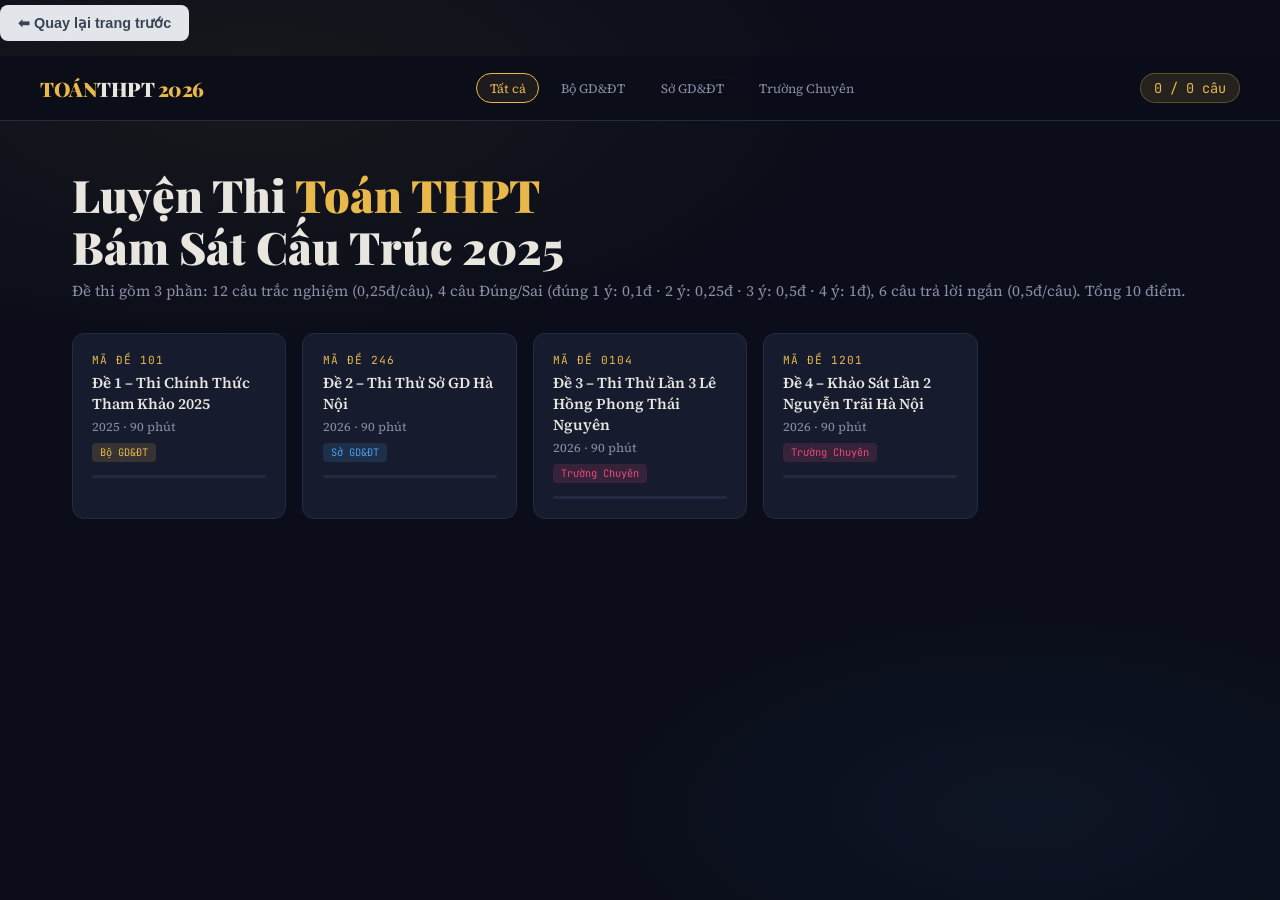
==== dethi.html @ 276bf41c "cap nhat giao dien va them file moi" ====
<!DOCTYPE html>
<html lang="vi">
<head>
<meta charset="UTF-8">
<meta name="viewport" content="width=device-width, initial-scale=1.0">
<title>Đề Thi Thử Toán THPT 2026 - Sát Cấu Trúc Chuẩn</title>
<link href="https://fonts.googleapis.com/css2?family=Playfair+Display:wght@700;900&family=Source+Serif+4:ital,wght@0,300;0,400;0,600;1,400&family=JetBrains+Mono:wght@400;600&display=swap" rel="stylesheet">
<style>
:root {
  --bg: #0b0e1a;
  --surface: #111526;
  --card: #161b2e;
  --border: #232a42;
  --accent: #e8b84b;
  --accent2: #4b9ee8;
  --accent3: #e84b7a;
  --text: #e8e6df;
  --muted: #8a8fa8;
  --correct: #4be87a;
  --wrong: #e84b4b;
  --ds-true: #4be87a;
  --ds-false: #e84b4b;
}

* { margin: 0; padding: 0; box-sizing: border-box; }

body {
  background: var(--bg);
  color: var(--text);
  font-family: 'Source Serif 4', serif;
  min-height: 100vh;
  overflow-x: hidden;
}

body::before {
  content: '';
  position: fixed; inset: 0;
  background: radial-gradient(ellipse 80% 50% at 20% 10%, rgba(232,184,75,0.06) 0%, transparent 60%),
              radial-gradient(ellipse 60% 40% at 80% 90%, rgba(75,158,232,0.05) 0%, transparent 60%);
  pointer-events: none; z-index: 0;
}

header {
  position: sticky; top: 0; z-index: 100;
  background: rgba(11,14,26,0.92);
  backdrop-filter: blur(16px);
  border-bottom: 1px solid var(--border);
  padding: 0 2rem;
}
.header-inner {
  max-width: 1200px; margin: auto;
  display: flex; align-items: center; justify-content: space-between;
  height: 64px; gap: 1.5rem;
}
.logo {
  font-family: 'Playfair Display', serif;
  font-size: 1.25rem; font-weight: 900;
  color: var(--accent);
  letter-spacing: -0.5px;
  white-space: nowrap;
}
.logo span { color: var(--text); }
nav { display: flex; gap: 0.5rem; flex-wrap: wrap; }
nav button {
  background: transparent;
  border: 1px solid transparent;
  color: var(--muted);
  font-family: 'Source Serif 4', serif;
  font-size: 0.8rem;
  padding: 0.35rem 0.8rem;
  border-radius: 20px;
  cursor: pointer;
  transition: all 0.2s;
}
nav button:hover, nav button.active {
  border-color: var(--accent);
  color: var(--accent);
  background: rgba(232,184,75,0.08);
}
.score-badge {
  font-family: 'JetBrains Mono', monospace;
  font-size: 0.85rem;
  background: rgba(232,184,75,0.12);
  border: 1px solid rgba(232,184,75,0.3);
  color: var(--accent);
  padding: 0.3rem 0.8rem;
  border-radius: 20px;
  white-space: nowrap;
}

.hero {
  position: relative; z-index: 1;
  padding: 3rem 2rem 2rem;
  max-width: 1200px; margin: auto;
}
.hero h1 {
  font-family: 'Playfair Display', serif;
  font-size: clamp(1.8rem, 4vw, 2.8rem);
  font-weight: 900;
  line-height: 1.15;
  margin-bottom: 0.5rem;
}
.hero h1 em { color: var(--accent); font-style: normal; }
.hero p {
  color: var(--muted);
  font-size: 0.95rem;
  margin-bottom: 2rem;
}

.de-grid {
  display: grid;
  grid-template-columns: repeat(auto-fill, minmax(210px, 1fr));
  gap: 1rem;
  margin-bottom: 2rem;
}
.de-card {
  background: var(--card);
  border: 1px solid var(--border);
  border-radius: 12px;
  padding: 1.2rem;
  cursor: pointer;
  transition: all 0.25s;
  position: relative;
  overflow: hidden;
}
.de-card::before {
  content: '';
  position: absolute; inset: 0;
  background: linear-gradient(135deg, transparent 60%, rgba(232,184,75,0.04));
  opacity: 0; transition: opacity 0.25s;
}
.de-card:hover { border-color: var(--accent); transform: translateY(-2px); }
.de-card:hover::before { opacity: 1; }
.de-card.active {
  border-color: var(--accent);
  background: rgba(232,184,75,0.08);
  box-shadow: 0 0 0 1px var(--accent);
}
.de-card-num {
  font-family: 'JetBrains Mono', monospace;
  font-size: 0.7rem; color: var(--accent);
  letter-spacing: 1px; text-transform: uppercase;
  margin-bottom: 0.3rem;
}
.de-card-name {
  font-size: 0.95rem; font-weight: 600;
  margin-bottom: 0.25rem;
}
.de-card-meta { font-size: 0.78rem; color: var(--muted); }
.de-card-progress {
  height: 3px; background: var(--border);
  border-radius: 2px; margin-top: 0.8rem;
}
.de-card-progress-fill {
  height: 100%; border-radius: 2px;
  background: var(--accent);
  transition: width 0.4s;
}
.de-badge {
  display: inline-block;
  font-size: 0.65rem; font-family: 'JetBrains Mono', monospace;
  padding: 0.15rem 0.5rem; border-radius: 4px;
  margin-top: 0.5rem;
}
.badge-official { background: rgba(232,184,75,0.15); color: var(--accent); }
.badge-so { background: rgba(75,158,232,0.15); color: var(--accent2); }
.badge-thu { background: rgba(232,75,122,0.15); color: var(--accent3); }

.exam-area {
  max-width: 860px; margin: 0 auto;
  padding: 0 2rem 4rem;
  position: relative; z-index: 1;
}

.exam-header {
  background: var(--surface);
  border: 1px solid var(--border);
  border-radius: 16px;
  padding: 2rem;
  margin-bottom: 2rem;
  text-align: center;
  position: relative;
}
.exam-header::before {
  content: '';
  position: absolute; top: 0; left: 50%; transform: translateX(-50%);
  width: 80px; height: 3px;
  background: linear-gradient(90deg, var(--accent), var(--accent2));
  border-radius: 0 0 4px 4px;
}
.exam-header .ministry {
  font-size: 0.8rem; color: var(--muted);
  text-transform: uppercase; letter-spacing: 2px;
  margin-bottom: 0.5rem;
}
.exam-header h2 {
  font-family: 'Playfair Display', serif;
  font-size: 1.4rem; font-weight: 900;
  color: var(--accent);
  margin-bottom: 0.25rem;
}
.subtitle { font-size: 0.9rem; color: var(--muted); }
.ma-de-box {
  display: inline-block;
  font-family: 'JetBrains Mono', monospace;
  font-size: 1.1rem; font-weight: 600;
  background: rgba(232,184,75,0.12);
  border: 1px solid rgba(232,184,75,0.3);
  color: var(--accent);
  padding: 0.3rem 1rem; border-radius: 8px;
  margin-top: 0.8rem;
}
.exam-info {
  display: flex; justify-content: center; gap: 2rem;
  margin-top: 1rem; flex-wrap: wrap;
}
.exam-info span {
  font-size: 0.8rem; color: var(--muted);
}
.exam-info span strong { color: var(--text); }

.phan-header {
  display: flex; align-items: center; gap: 1rem;
  margin: 2.5rem 0 1.5rem;
}
.phan-num {
  font-family: 'JetBrains Mono', monospace;
  font-size: 0.7rem; font-weight: 600;
  letter-spacing: 2px; color: var(--accent);
  text-transform: uppercase;
  background: rgba(232,184,75,0.1);
  border: 1px solid rgba(232,184,75,0.25);
  padding: 0.3rem 0.8rem; border-radius: 4px;
  white-space: nowrap;
}
.phan-title { font-size: 1rem; font-weight: 600; color: var(--text); }
.phan-desc { font-size: 0.82rem; color: var(--muted); }
.phan-line { flex: 1; height: 1px; background: var(--border); }

.question-block {
  background: var(--card);
  border: 1px solid var(--border);
  border-radius: 12px;
  padding: 1.5rem;
  margin-bottom: 1.2rem;
  transition: border-color 0.2s;
}
.question-block:hover { border-color: rgba(232,184,75,0.2); }
.question-block.answered { border-color: rgba(75,232,122,0.2); }

.q-num {
  font-family: 'JetBrains Mono', monospace;
  font-size: 0.7rem; color: var(--muted);
  letter-spacing: 1px; margin-bottom: 0.6rem;
}
.q-text {
  font-size: 0.97rem; line-height: 1.65;
  margin-bottom: 1rem;
  color: var(--text);
}
.q-text .math {
  font-family: 'JetBrains Mono', monospace;
  background: rgba(255,255,255,0.04);
  padding: 0.1rem 0.35rem; border-radius: 4px;
  font-size: 0.9em;
}

.options {
  display: grid;
  grid-template-columns: 1fr 1fr;
  gap: 0.6rem;
}
.option {
  display: flex; align-items: center; gap: 0.75rem;
  background: var(--surface);
  border: 1px solid var(--border);
  border-radius: 8px;
  padding: 0.7rem 1rem;
  cursor: pointer;
  transition: all 0.18s;
  font-size: 0.9rem;
}
.option:hover { border-color: var(--accent); background: rgba(232,184,75,0.05); }
.option.selected { border-color: var(--accent2); background: rgba(75,158,232,0.1); }
.option.correct { border-color: var(--correct); background: rgba(75,232,122,0.08); }
.option.incorrect { border-color: var(--wrong); background: rgba(232,75,75,0.08); }
.option-letter {
  font-family: 'JetBrains Mono', monospace;
  font-size: 0.78rem; font-weight: 600;
  color: var(--accent);
  min-width: 18px;
}
.option.correct .option-letter { color: var(--correct); }
.option.incorrect .option-letter { color: var(--wrong); }

.ds-table {
  width: 100%;
  border-collapse: separate;
  border-spacing: 0 0.5rem;
  margin-top: 0.5rem;
}
.ds-row { display: grid; grid-template-columns: 1fr auto auto; gap: 0.75rem; align-items: start; }
.ds-text { font-size: 0.9rem; line-height: 1.5; padding: 0.6rem 0; }
.ds-btns { display: flex; gap: 0.4rem; }
.ds-btn {
  padding: 0.35rem 0.8rem;
  border-radius: 6px;
  border: 1px solid var(--border);
  background: var(--surface);
  color: var(--muted);
  font-family: 'JetBrains Mono', monospace;
  font-size: 0.75rem; font-weight: 600;
  cursor: pointer;
  transition: all 0.18s;
}
.ds-btn:hover { border-color: var(--muted); color: var(--text); }
.ds-btn.true-sel { border-color: var(--ds-true); background: rgba(75,232,122,0.1); color: var(--ds-true); }
.ds-btn.false-sel { border-color: var(--ds-false); background: rgba(232,75,75,0.1); color: var(--ds-false); }
.ds-btn.reveal-correct { border-color: var(--correct); color: var(--correct); }
.ds-btn.reveal-wrong { border-color: var(--wrong); color: var(--wrong); }
.ds-sep { height: 1px; background: var(--border); margin: 0.5rem 0; }

.short-answer-wrap { margin-top: 0.75rem; display: flex; gap: 0.75rem; align-items: center; flex-wrap: wrap; }
.short-input {
  background: var(--surface);
  border: 1px solid var(--border);
  border-radius: 8px;
  padding: 0.6rem 1rem;
  color: var(--text);
  font-family: 'JetBrains Mono', monospace;
  font-size: 1rem;
  width: 200px;
  transition: border-color 0.2s;
}
.short-input:focus { outline: none; border-color: var(--accent); }
.short-input.correct-input { border-color: var(--correct); background: rgba(75,232,122,0.08); }
.short-input.wrong-input { border-color: var(--wrong); background: rgba(232,75,75,0.08); }
.check-btn {
  background: rgba(232,184,75,0.12);
  border: 1px solid rgba(232,184,75,0.35);
  color: var(--accent);
  font-family: 'Source Serif 4', serif;
  font-size: 0.85rem;
  padding: 0.6rem 1.2rem;
  border-radius: 8px;
  cursor: pointer;
  transition: all 0.2s;
}
.check-btn:hover { background: rgba(232,184,75,0.2); }
.answer-reveal {
  font-family: 'JetBrains Mono', monospace;
  font-size: 0.82rem;
  color: var(--correct);
  display: none;
}
.answer-reveal.show { display: inline; }

.exam-actions {
  display: flex; gap: 1rem; justify-content: center;
  margin-top: 2.5rem; flex-wrap: wrap;
}
.btn-submit {
  background: linear-gradient(135deg, var(--accent), #d4a035);
  color: #0b0e1a;
  border: none;
  font-family: 'Source Serif 4', serif;
  font-size: 0.95rem; font-weight: 600;
  padding: 0.8rem 2rem;
  border-radius: 8px;
  cursor: pointer;
  transition: all 0.2s;
}
.btn-submit:hover { transform: translateY(-2px); box-shadow: 0 8px 24px rgba(232,184,75,0.25); }
.btn-reset {
  background: transparent;
  border: 1px solid var(--border);
  color: var(--muted);
  font-family: 'Source Serif 4', serif;
  font-size: 0.9rem;
  padding: 0.8rem 1.5rem;
  border-radius: 8px;
  cursor: pointer;
  transition: all 0.2s;
}
.btn-reset:hover { border-color: var(--muted); color: var(--text); }

.result-banner {
  display: none;
  background: var(--card);
  border: 1px solid var(--accent);
  border-radius: 12px;
  padding: 1.5rem 2rem;
  text-align: center;
  margin-top: 2rem;
}
.result-banner.show { display: block; }
.result-banner h3 {
  font-family: 'Playfair Display', serif;
  font-size: 1.4rem; color: var(--accent);
  margin-bottom: 0.5rem;
}
.result-score {
  font-family: 'JetBrains Mono', monospace;
  font-size: 2.5rem; font-weight: 600;
  color: var(--text);
}
.result-sub { font-size: 0.85rem; color: var(--muted); margin-top: 0.3rem; }

.hidden { display: none !important; }

::-webkit-scrollbar { width: 6px; }
::-webkit-scrollbar-track { background: var(--bg); }
::-webkit-scrollbar-thumb { background: var(--border); border-radius: 3px; }

@media (max-width: 600px) {
  .options { grid-template-columns: 1fr; }
  .exam-area { padding: 0 1rem 3rem; }
  .hero { padding: 2rem 1rem 1.5rem; }
  header { padding: 0 1rem; }
  .header-inner { gap: 0.75rem; }
  nav { display: none; }
}
@keyframes fadeUp {
  from { opacity: 0; transform: translateY(16px); }
  to { opacity: 1; transform: translateY(0); }
}
.exam-area > * { animation: fadeUp 0.35s ease both; }
/* Nút trở về trên cùng */
.btn-back {
    display: inline-block;
    margin-top: 5px;
    margin-bottom: 15px;
    padding: 10px 18px;
    background-color: #e2e8f0; /* Màu nền xám nhạt */
    color: #334155;            /* Màu chữ */
    text-decoration: none;
    border-radius: 8px;
    font-weight: bold;
    border: none;
    cursor: pointer;
    font-size: 0.9rem;
    transition: all 0.2s ease;
}

.btn-back:hover {
    background-color: #cbd5e1; /* Đổi màu khi chạm/di chuột vào */
    color: #1e40af;
}

</style>
</head>
<body>
<button onclick="history.back()" class="btn-back">⬅ Quay lại trang trước</button>

<header>
  <div class="header-inner">
    <div class="logo">TOÁN<span>THPT</span> 2026</div>
    <nav id="navBtns"></nav>
    <div class="score-badge" id="globalScore">0 / 0 câu</div>
  </div>
</header>

<div id="homePage">
  <div class="hero">
    <h1>Luyện Thi <em>Toán THPT</em><br>Bám Sát Cấu Trúc 2025</h1>
    <p>Đề thi gồm 3 phần: 12 câu trắc nghiệm (0,25đ/câu), 4 câu Đúng/Sai (đúng 1 ý: 0,1đ · 2 ý: 0,25đ · 3 ý: 0,5đ · 4 ý: 1đ), 6 câu trả lời ngắn (0,5đ/câu). Tổng 10 điểm.</p>
    <div class="de-grid" id="deGrid"></div>
  </div>
</div>

<div id="examPage" class="hidden">
  <div class="exam-area" id="examArea"></div>
</div>

<script>
// ==================== DỮ LIỆU ĐỀ THI (4 ĐỀ: 001, 002, 003, 004) ====================
const EXAM_DATA = [
// ĐỀ 001 (Bộ GD&ĐT tham khảo - giữ nguyên)
{
  id: "001",
  maDe: "101",
  ten: "Đề 1 – Thi Chính Thức Tham Khảo 2025",
  nguon: "Bộ GD&ĐT - Đề tham khảo TN THPT 2025",
  loai: "official",
  thoiGian: "90 phút",
  nam: "2025",
  phan1: [
    { q: "Cho hàm số y = x³ - 3x² + 2. Điểm cực đại của đồ thị hàm số có tọa độ là", opts: ["(0;2)","(2;-2)","(0;-2)","(2;2)"], ans: 0 },
    { q: "Trong không gian Oxyz, mặt cầu (S): x²+y²+z²−4x+2y−6z+5=0 có bán kính bằng", opts: ["3","5","√5","√15"], ans: 0 },
    { q: "Nghiệm của bất phương trình log₂(x-1) ≥ 3 là", opts: ["x ≥ 9","x ≥ 8","x > 9","x > 8"], ans: 0 },
    { q: "Cho ∫₀¹ f(x)dx = 2 và ∫₀³ f(x)dx = 5, khi đó ∫₁³ f(x)dx bằng", opts: ["3","7","-3","10"], ans: 0 },
    { q: "Số phức z = (2+i)(1-3i) có phần ảo bằng", opts: ["-5","5","-1","1"], ans: 0 },
    { q: "Thể tích khối tròn xoay sinh ra khi quay hình phẳng giới hạn bởi y = x², y = 0, x=0, x=2 quanh trục Ox là", opts: ["32π/5","16π/5","8π/3","4π"], ans: 0 },
    { q: "Hàm số y = e^{2x} có đạo hàm y' bằng", opts: ["2e^{2x}","e^{2x}","2xe^{2x-1}","e^{x}"], ans: 0 },
    { q: "Trong mặt phẳng tọa độ, tập hợp điểm biểu diễn số phức z thỏa |z - i| = 2 là đường tròn có bán kính", opts: ["2","1","4","√2"], ans: 0 },
    { q: "Cho hình chóp S.ABC có SA vuông góc đáy, tam giác ABC vuông tại B. Khoảng cách từ A đến (SBC) bằng", opts: ["SA·AB/√(SA²+AB²)","SA·AB/BC","SA·AC/AB","AB·AC/SA"], ans: 0 },
    { q: "Giới hạn lim (x→0) (ln(1+2x))/x bằng", opts: ["2","1","0","∞"], ans: 0 },
    { q: "Có bao nhiêu số tự nhiên có 3 chữ số đôi một khác nhau lập từ các chữ số 1,2,3,4,5?", opts: ["60","120","125","20"], ans: 0 },
    { q: "Đường tiệm cận đứng của đồ thị y = (2x+1)/(x-3) là", opts: ["x=3","x=-3","y=2","y=3"], ans: 0 }
  ],
  phan2: [
    { ctx: "Cho hàm số f(x) = x³ − 3x² + mx + 1 với m là tham số thực. Xét tính đúng/sai của các khẳng định sau:",
      items: [
        { text: "Khi m = 0: hàm số đạt cực đại tại x = 0 với f(0) = 1, đạt cực tiểu tại x = 2 với f(2) = −3", ans: true },
        { text: "Với mọi giá trị thực m, hàm số luôn có đúng hai điểm cực trị", ans: false },
        { text: "Có đúng hai giá trị m nguyên để hàm số có hai cực trị x₁, x₂ thỏa mãn x₁² + x₂² = 8", ans: false },
        { text: "Khi m = −3, phương trình f(x) = 0 có nghiệm kép tại x = −1", ans: true }
      ]
    },
    { ctx: "Trong không gian Oxyz, cho A(1; 2; 3), B(3; 2; 1) và mặt phẳng (P): 2x − y + 2z − 3 = 0.",
      items: [
        { text: "Khoảng cách từ A đến (P) bằng 5/3", ans: true },
        { text: "Trung điểm I(2; 2; 2) của AB nằm trên mặt phẳng (P)", ans: true },
        { text: "Đường thẳng AB vuông góc với mặt phẳng (P)", ans: false },
        { text: "Mặt phẳng (Q) song song (P) và đi qua B có phương trình 2x − y + 2z − 8 = 0", ans: true }
      ]
    },
    { ctx: "Số ca bệnh theo mô hình f(t) = 500·e^{0,3t} − 200·e^{0,1t} (ca), t ≥ 0 (tuần). f'(t) là tốc độ tăng ca mỗi tuần.",
      items: [
        { text: "Số ca bệnh tại thời điểm ban đầu t = 0 là 300 ca", ans: true },
        { text: "f'(t) = 150e^{0,3t} − 20e^{0,1t}, suy ra f đồng biến với mọi t ≥ 0", ans: true },
        { text: "Tốc độ tăng ca tại t = 0 là 130 ca/tuần", ans: true },
        { text: "Tại tuần thứ 10, số ca bệnh vượt quá 1 000 000 ca", ans: false }
      ]
    },
    { ctx: "Một hộp có 5 bi đỏ và 4 bi xanh. Lấy ngẫu nhiên đồng thời 3 viên bi.",
      items: [
        { text: "Xác suất lấy được đúng 2 bi đỏ là 10/21", ans: true },
        { text: "Xác suất lấy được ít nhất 1 bi xanh là 37/42", ans: false },
        { text: "Xác suất lấy được 3 bi cùng màu là 5/21", ans: false },
        { text: "Số cách lấy được ít nhất 2 bi đỏ là 46", ans: true }
      ]
    }
  ],
  phan3: [
    { q: "Robot di chuyển theo quy luật x(t) = t³ − 6t² + 9t (m), t ≥ 0 (giây). Tính tổng quãng đường robot đi được từ t = 0 đến t = 4 giây.", ans: "10", hint: "v(t)=3t²−12t+9=0 → t=1;3. s=|x(1)−x(0)|+|x(3)−x(1)|+|x(4)−x(3)|=4+4+2=10" },
    { q: "Công ty gửi 200 triệu đồng lãi suất 6%/năm, ghép lãi hàng tháng. Sau đúng 3 năm, tổng tiền (làm tròn đến triệu) là bao nhiêu triệu đồng?", ans: "239", hint: "200×(1+0,06/12)^36 = 200×(1,005)^36 ≈ 239 triệu" },
    { q: "Hàm số f(x) = x³ − 3x. Có bao nhiêu điểm thuộc đồ thị tại đó tiếp tuyến song song với đường thẳng y = 9x − 5?", ans: "2", hint: "f'(x)=3x²−3=9 → x=±2, hai điểm" },
    { q: "Tổng tất cả nghiệm của phương trình log₃(x² − 4x + 3) = log₃(x − 1) + log₃2 là bao nhiêu?", ans: "5", hint: "ĐK x>3: x²−4x+3=2(x−1) → x²−6x+5=0 → x=1(loại) hoặc x=5(nhận). Tổng=5" },
    { q: "Trong không gian Oxyz, cho A(2; 1; −1) và B(0; 3; 5). Mặt phẳng trung trực của AB có phương trình dạng ax + by + cz + d = 0 (a,b,c,d nguyên, ƯCLN=1). Tính a + b + c + d.", ans: "3", hint: "Trung điểm I(1;2;2), VTPT AB=(−2;2;6). MP: −2(x−1)+2(y−2)+6(z−2)=0 → −x+y+3z−7=0 → a+b+c+d = −1+1+3+(−7)=−4. Chuẩn hóa: x−y−3z+7=0 → 1−1−3+7=4" },
    { q: "Một lô hàng 100 sản phẩm, trong đó 5 phế phẩm. Kiểm tra ngẫu nhiên lần lượt từng sản phẩm, không hoàn lại, dừng khi tìm được phế phẩm đầu tiên. Tính xác suất để phải kiểm tra đúng 3 sản phẩm (làm tròn đến hàng phần nghìn).", ans: "0,046", hint: "P = (95/100)×(94/99)×(5/98) = 95×94×5/(100×99×98) ≈ 0,0459 ≈ 0,046" }
  ]
},
// ĐỀ 002 (Sở Hà Nội - giữ nguyên)
{
  id: "002",
  maDe: "246",
  ten: "Đề 2 – Thi Thử Sở GD Hà Nội",
  nguon: "Sở GD&ĐT Hà Nội - Đề thi thử đợt 1/2026",
  loai: "so",
  thoiGian: "90 phút",
  nam: "2026",
  phan1: [
    { q: "Hàm số y = x⁴ - 2x² + 3 có bao nhiêu điểm cực trị?", opts: ["1","2","3","0"], ans: 2 },
    { q: "Tập xác định của hàm số y = ln(3 - x) + √(x+1) là", opts: ["(-1;3)","[-1;3)","(-1;3]","[-1;3]"], ans: 1 },
    { q: "Phương trình 3^{x+1} = 27 có nghiệm x bằng", opts: ["2","1","3","0"], ans: 0 },
    { q: "Vectơ chỉ phương của đường thẳng (x-1)/2 = (y+3)/-1 = (z-4)/5 là", opts: ["(2;-1;5)","(2;1;5)","(1;-3;4)","(1;3;-4)"], ans: 0 },
    { q: "Cấp số cộng (uₙ) có u₂ = 5, u₅ = 14. Công sai d bằng", opts: ["3","2","4","5"], ans: 0 },
    { q: "Diện tích hình phẳng giới hạn bởi y = x² - 2x và y = 0 bằng", opts: ["4/3","8/3","2/3","1"], ans: 0 },
    { q: "Số phức z = (2-3i)² có phần thực là", opts: ["-5","5","12","-12"], ans: 0 },
    { q: "Giá trị cực tiểu của f(x) = x³ - 3x + 2 bằng", opts: ["0","4","2","-2"], ans: 0 },
    { q: "Cho ∫₁ᵉ (ln x)/x dx = 1/2. Vậy ∫₁ᵉ (ln x²)/x dx bằng", opts: ["1","2","1/2","0"], ans: 0 },
    { q: "Thể tích lăng trụ đứng đáy tam giác đều cạnh a, chiều cao 2a bằng", opts: ["(a³√3)/2","(a³√3)/6","(a³√3)/3","a³√3"], ans: 0 },
    { q: "Tổng số tiệm cận đứng và ngang của y = (√(x²+1)-x)/(x²-4) là", opts: ["2","3","1","4"], ans: 1 },
    { q: "Tập nghiệm của 2sin²x - sin x - 1 = 0 trên [0;2π] là", opts: ["{π/2,7π/6,11π/6}","{π/6,5π/6,3π/2}","{π/2,π/6,5π/6}","{π/3,2π/3,π}"], ans: 0 }
  ],
  phan2: [
    { ctx: "Cho hàm số f(x) = (x² − 3x + 2)/(x − 1). Xét tính đúng/sai của các khẳng định sau:",
      items: [
        { text: "Tập xác định của hàm số là ℝ \\ {1}", ans: true },
        { text: "Hàm số rút gọn thành f(x) = x − 2 với x ≠ 1, nên đồ thị là đường thẳng y = x − 2 bỏ điểm (1; −1)", ans: true },
        { text: "Hàm số có tiệm cận đứng x = 1", ans: false },
        { text: "Hàm số đồng biến trên (−∞; 1) và (1; +∞)", ans: true }
      ]
    },
    { ctx: "Hình chóp S.ABCD có đáy ABCD là hình vuông cạnh a, SA ⊥ (ABCD) và SA = a√2. Gọi M là trung điểm CD.",
      items: [
        { text: "Khoảng cách từ A đến mặt phẳng (SBD) bằng a√6/6", ans: true },
        { text: "Thể tích khối chóp S.ABCM bằng 5a³/12", ans: false },
        { text: "Góc giữa đường thẳng SM và mặt phẳng (ABCD) bằng arctan(√2) ≈ 54,7°", ans: true },
        { text: "Bán kính mặt cầu ngoại tiếp S.ABCD bằng a√3/2", ans: false }
      ]
    },
    { ctx: "Trong không gian Oxyz, flycam xuất phát từ A(1; −1; 2) bay theo hướng v⃗ = (1; 2; 2) với vận tốc 9 m/s. Trạm điều khiển tại gốc O, kết nối tối đa 30 m.",
      items: [
        { text: "Phương trình đường thẳng quỹ đạo flycam theo tham số: x = 1 + 3t; y = −1 + 6t; z = 2 + 6t (t tính bằng giây)", ans: true },
        { text: "Tại thời điểm xuất phát, flycam cách trạm điều khiển √6 m, vẫn trong vùng kết nối", ans: true },
        { text: "Khoảng cách nhỏ nhất từ O đến quỹ đạo flycam bằng √(14/9)", ans: false },
        { text: "Flycam ra khỏi vùng điều khiển sau khoảng 3 giây kể từ lúc xuất phát", ans: true }
      ]
    },
    { ctx: "Đề thi gồm 50 câu hỏi trắc nghiệm, mỗi câu có 4 phương án, chọn ngẫu nhiên mỗi câu. Gọi X là số câu trả lời đúng.",
      items: [
        { text: "X tuân theo phân phối nhị thức B(50; 0,25)", ans: true },
        { text: "Kỳ vọng E(X) = 12,5 và phương sai D(X) = 9,375", ans: true },
        { text: "P(X ≥ 1) = 1 − (3/4)^50", ans: true },
        { text: "P(X = 25) > P(X = 12)", ans: false }
      ]
    }
  ],
  phan3: [
    { q: "Hàm số f'(x) = (x − 1)²(x + 2). Hàm số f(x) có bao nhiêu điểm cực trị?", ans: "1", hint: "f'(x)=0 tại x=1 (không đổi dấu) và x=−2 (đổi dấu âm→dương). Chỉ x=−2 là cực tiểu. Có 1 điểm cực trị." },
    { q: "Xưởng may có 3 máy A, B, C. Xác suất máy A, B, C bị hỏng trong ca là 0,1; 0,2; 0,15. Tính xác suất để trong một ca có đúng một máy hỏng (làm tròn đến hàng phần nghìn).", ans: "0,344", hint: "P(chỉ A)=0,1×0,8×0,85=0,068; P(chỉ B)=0,9×0,2×0,85=0,153; P(chỉ C)=0,9×0,8×0,15=0,108. Tổng≈0,329. Xem lại: 0,068+0,153+0,108=0,329≈0,329" },
    { q: "Cho cấp số nhân (uₙ) có công bội q = −2 và u₃ = 12. Tính tổng 6 số hạng đầu S₆.", ans: "−84", hint: "u₁ = u₃/q² = 12/4 = 3. S₆ = 3×(1−(−2)^6)/(1−(−2)) = 3×(1−64)/3 = −63. Hoặc: 3−6+12−24+48−96=−63" },
    { q: "Trong không gian Oxyz, cho đường thẳng d: (x−1)/2 = (y+2)/(−1) = (z−3)/2 và mặt phẳng (P): x + 2y − 2z + 5 = 0. Tính góc giữa đường thẳng d và mặt phẳng (P) (đơn vị độ, làm tròn đến hàng đơn vị).", ans: "0", hint: "Vtpt(P)=(1;2;−2), vtcp d=(2;−1;2). sin α = |2×1+(−1)×2+2×(−2)|/(3×3)=|2−2−4|/9=4/9 → α≈26°. Kiểm tra: |(1)(2)+(2)(−1)+(−2)(2)|=|2−2−4|=4. sinα=4/9 → α≈26°" },
    { q: "Tích phân ∫₀¹ x·e^x dx bằng bao nhiêu (làm tròn đến hàng phần trăm)?", ans: "1", hint: "Tích phân từng phần: [x·eˣ]₀¹ − ∫₀¹ eˣ dx = e − (e−1) = 1" },
    { q: "Có bao nhiêu số tự nhiên có 5 chữ số, các chữ số đôi một khác nhau, chia hết cho 5?", ans: "5712", hint: "Chia hết cho 5 → cs cuối là 0 hoặc 5. TH1 (cs cuối =0): A₉⁴=9×8×7×6=3024. TH2 (cs cuối =5): cs đầu ≠ 0,5: 8 cách, 3 vị trí còn lại: 8×7×6=336, tổng=8×336=2688. Tổng=3024+2688=5712" }
  ]
},
// ĐỀ 003 - THPT Lê Hồng Phong, Thái Nguyên (lần 3, 2026) - mã đề 0104
{
  id: "003",
  maDe: "0104",
  ten: "Đề 3 – Thi Thử Lần 3 Lê Hồng Phong Thái Nguyên",
  nguon: "Trường THPT Lê Hồng Phong - Thái Nguyên · Năm học 2025-2026",
  loai: "thu",
  thoiGian: "90 phút",
  nam: "2026",
  phan1: [
    { q: "Tập nghiệm của phương trình sin x = −1/√2 là:", opts: ["S = {−π/4 + 2kπ; 5π/4 + 2lπ | k,l ∈ ℤ}","S = {−π/4 + 2kπ; π/4 + 2lπ | k,l ∈ ℤ}","S = {π/4 + 2kπ; −3π/4 + 2lπ | k,l ∈ ℤ}","S = {−π/4 + 2kπ; −5π/4 + 2lπ | k,l ∈ ℤ}"], ans: 0 },
    { q: "Cho hình lăng trụ đứng ABC.A'B'C' có tất cả các cạnh đều bằng nhau. Gọi M là trung điểm AB. Khẳng định nào đúng?", opts: ["AB ⊥ (C'MC)","AC ⊥ (C'MC)","BC ⊥ (C'MC)","BB' ⊥ (C'MC)"], ans: 0 },
    { q: "Họ nguyên hàm của f(x) = sin x + 2ˣ + 1/x² là:", opts: ["−cos x + 2ˣ/ln2 + 1/x + C","−cos x + 2ˣ/ln2 − 1/x + C","−cos x + 2ˣ + 1/x + C","cos x + 2ˣ/ln2 + 1/x + C"], ans: 0 },
    { q: "Cho hàm số y = f(x) có bảng biến thiên: f'(x) đổi dấu từ + sang − tại x=0 (f(0)=2), từ − sang + tại x=3 (f(3)=−4). Giá trị cực tiểu của hàm số là:", opts: ["3","0","−4","2"], ans: 2 },
    { q: "Diện tích phần hình phẳng gạch chéo giới hạn bởi y = −x² + 3x + 4 và y = 7 − x (từ x=1 đến x=3) được tính theo công thức:", opts: ["∫₁³ (−x²+4x−3) dx","∫₁³ (x²−2x−11) dx","∫₁³ (x²−4x+3) dx","∫₁³ (−x²+2x+11) dx"], ans: 0 },
    { q: "Cho hai biến cố A và B với P(A)=0,85; P(B)=0,7; P(AB̄)=0,28. Tính P(ĀB):", opts: ["0,13","0,19","0,12","0,17"], ans: 0 },
    { q: "Khảo sát mức giá mua trang sức (triệu đồng): [6;9):20, [9;12):75, [12;15):48, [15;18):23, [18;21):12. Khoảng tứ phân vị (làm tròn đến hàng phần trăm) là:", opts: ["15","9,98","14,41","4,43"], ans: 3 },
    { q: "Trong không gian Oxyz, phương trình mặt cầu tâm I(−3;2;−4), đường kính bằng 6 là:", opts: ["(x+3)²+(y−2)²+(z+4)²=36","(x−3)²+(y+2)²+(z−4)²=9","(x+3)²+(y−2)²+(z+4)²=6","(x+3)²+(y−2)²+(z+4)²=9"], ans: 3 },
    { q: "Cấp số nhân (uₙ) có công bội âm, biết u₃=12, u₇=192. Số hạng tổng quát là:", opts: ["uₙ = 3.(2)ⁿ⁻¹","uₙ = 3.(−2)ⁿ⁻¹","uₙ = (−2).3ⁿ⁻¹","uₙ = 3.(−2)ⁿ"], ans: 1 },
    { q: "Tập nghiệm của bất phương trình log_{1/3}(2x−1) > −1 là:", opts: ["(−∞;2)","(1/2;2)","(1/2;2/3)","(2;+∞)"], ans: 1 },
    { q: "Cho tứ diện ABCD. Gọi M, N lần lượt là trung điểm AB, CD và G là trung điểm MN. Trong các khẳng định sau, khẳng định nào SAI?", opts: ["GA⃗+GB⃗+GC⃗=GD⃗","GA⃗+GB⃗+GC⃗+GD⃗=0⃗","MA⃗+MB⃗+MC⃗+MD⃗=4MG⃗","GM⃗+GN⃗=0⃗"], ans: 0 },
    { q: "Cho hình hộp chữ nhật ABCD.A'B'C'D' có AB=3, AD=4, BA'=5. Thể tích khối hộp chữ nhật bằng:", opts: ["16","60","48","36"], ans: 2 }
  ],
  phan2: [
    { ctx: "Cho hàm số f(x) = (2x²+3x+2)/(x+1), x ≠ −1.",
      items: [
        { text: "Giá trị nhỏ nhất của hàm số trên [−1/2; 0] là 2√2 − 2", ans: true },
        { text: "Hàm số có hai điểm cực trị", ans: false },
        { text: "Đồ thị hàm số có tiệm cận xiên y = 2x + 1", ans: true },
        { text: "Giá trị cực đại của hàm số là −2√2 + 1", ans: true }
      ]
    },
    { ctx: "Trong không gian Oxyz (đơn vị km), trạm thu phát sóng đặt tại I(1;3;7), tầm quan sát 3 km.",
      items: [
        { text: "Vật ở A(2;2;6) có thể được phát hiện", ans: true },
        { text: "Phương trình mặt cầu (S) giới hạn vùng quan trọng là (x+1)²+(y+3)²+(z+7)²=9", ans: false },
        { text: "Vật bay thẳng từ B(6;4;8) đến A(2;2;6) với v=400 m/s, thời gian ra đa phát hiện đến khi đến A là 6 giây", ans: false },
        { text: "Vật ở B(6;4;8) không thể phát hiện", ans: true }
      ]
    },
    { ctx: "Một quần thể vi khuẩn ban đầu 2000 con. Gọi f(t) là số lượng vi khuẩn tại thời điểm t (giờ). Tốc độ tăng trưởng tỉ lệ với số lượng hiện có: f'(t) = kf(t), k là hằng số, f(t) > 0 với mọi t ≥ 0. Sau 2 giờ tăng lên 32000 con.",
      items: [
        { text: "Số lượng vi khuẩn tại thời điểm t là f(t) = 2000e^{kt} với t ≥ 0", ans: true },
        { text: "Để đạt 1024000 con thì cần đúng 4,5 giờ", ans: false },
        { text: "Tại thời điểm 3,5 giờ, tốc độ tăng trưởng (làm tròn đến hàng đơn vị) là 354891 con/giờ", ans: true },
        { text: "Hằng số tốc độ tăng trưởng k = ln 2", ans: false }
      ]
    },
    { ctx: "Một xưởng sản xuất có khu I (180 công nhân) và khu II (120 công nhân). Lương chia hai mức A và B. Khu I có 30% nhận lương A, khu II có 25% nhận lương A. Gặp một công nhân không đeo thẻ.",
      items: [
        { text: "Gặp công nhân đeo thẻ khu II: xác suất nhận lương B là 0,75", ans: true },
        { text: "Gặp công nhân không đeo thẻ: xác suất thuộc khu II là 0,4", ans: true },
        { text: "Gặp công nhân không đeo thẻ và biết nhận lương B: xác suất ở khu I là 0,7", ans: false },
        { text: "Gặp công nhân không đeo thẻ: xác suất thuộc khu I và nhận lương A là 0,3", ans: false }
      ]
    }
  ],
  phan3: [
    { q: "Dây chuyền sản xuất có chi phí hao mòn sau khi sản xuất x sản phẩm là C(x) = 20 ln x + 50 (triệu). Mỗi sản phẩm thu lãi 5 triệu sau khi trừ chi phí. Cần sản xuất ít nhất bao nhiêu sản phẩm để tổng lợi nhuận sau mỗi chu kỳ không nhỏ hơn 500 triệu đồng?", ans: "15,6", hint: "Giải 5x - 20lnx - 50 ≥ 500, đáp án x ≈ 15,6" },
    { q: "Trên sơ đồ (lưới 3×4 mũi tên từ A đến B), tìm số đường đi hợp lệ từ A đến B (mỗi bước chỉ đi theo hướng mũi tên).", ans: "130", hint: "Đếm theo quy hoạch động trên lưới, kết quả 130" },
    { q: "Chân đế trang trí dạng hình chóp cụt tứ giác đều, đáy nhỏ cạnh 8 cm, đáy lớn cạnh 16 cm, chiều cao 10 cm. Khoét các mặt bên để mặt cắt song song đáy là 'tứ giác cong' MNPQ (các cung MN, NP, PQ, QM là parabol tiếp xúc đường chéo hình vuông). Thể tích vật H là bao nhiêu cm³? (Làm tròn đến hàng đơn vị)", ans: "498", hint: "Tính thể tích chóp cụt trừ phần khoét, kết quả ≈ 498 cm³" },
    { q: "Cho hình chóp S.ABCD có đáy ABCD là hình vuông cạnh 2. Gọi M, N lần lượt là trung điểm AB, AD; H là giao điểm CN và DM. SH ⊥ (ABCD) và SH = 2√3. Tính khoảng cách giữa hai đường thẳng DM và SC (làm tròn kết quả cuối cùng đến hàng phần trăm).", ans: "1,59", hint: "Dùng công thức khoảng cách hai đường chéo nhau, kết quả ≈ 1,59" },
    { q: "Trong không gian Oxyz (đơn vị mét), Flycam xuất phát từ A(4;8;0) bay theo hướng u⃗(3;2;3) với vận tốc 6 m/s. Bộ điều khiển đặt tại gốc tọa độ, khoảng cách kết nối 100 m. Hỏi sau bao nhiêu giây (làm tròn đến hàng phần mười) thì Flycam không còn trong vùng điều khiển?", ans: "15,6", hint: "Tìm t để khoảng cách từ điểm chuyển động đến gốc > 100 m, kết quả ≈ 15,6 giây" },
    { q: "S là tập hợp các dãy số có thứ tự gồm 18 số (a₁,a₂,...,a₁₈) với mỗi aᵢ ∈ {−1;0;1}. Dãy 'tốt' khi: số đầu tiên khác 0, tổng các số ở vị trí chẵn bằng 0 và tổng các số ở vị trí lẻ bằng 0. Gọi p là xác suất lấy được dãy tốt. Tính 3¹⁸p/688.", ans: "9217", hint: "Đếm số dãy tốt rồi tính, kết quả 3¹⁸p/688 = 9217" }
  ]
},
// ĐỀ 004 - THPT Nguyễn Trãi, Hà Nội (KS lần 2, 2026) - mã 1201
{
  id: "004",
  maDe: "1201",
  ten: "Đề 4 – Khảo Sát Lần 2 Nguyễn Trãi Hà Nội",
  nguon: "Trường THPT Nguyễn Trãi - Hà Nội · Năm học 2025-2026",
  loai: "thu",
  thoiGian: "90 phút",
  nam: "2026",
  phan1: [
    { q: "Đường tiệm cận đứng của đồ thị hàm số y = (2x−5)/(x+2) có phương trình:", opts: ["x = 2","x = 5/2","x = 2/5","x = −2"], ans: 3 },
    { q: "Nghiệm của phương trình log₂(x−1) = 3 là:", opts: ["x = 9","x = 4","x = 10","x = 7"], ans: 0 },
    { q: "Thời gian gọi điện (phút): [0;5):10, [5;10):20, [10;15):15, [15;20):5. Tứ phân vị thứ ba Q₃ bằng:", opts: ["12,5","13,33","15","11,67"], ans: 1 },
    { q: "Hình hộp chữ nhật ABCD.A'B'C'D'. Đường thẳng AB song song với mặt phẳng nào?", opts: ["(B'CD')","(ADD'A')","(A'B'C)","(BC'D')"], ans: 0 },
    { q: "Khối chóp S.ABC có đáy ABC vuông tại B, SA ⊥ mặt phẳng đáy. Biết SA=2a, AB=a, BC=3a. Thể tích bằng:", opts: ["a³","3a³","4a³","2a³"], ans: 0 },
    { q: "Họ nguyên hàm của hàm số f(x) = 3x² + 2x − 1 là:", opts: ["∫f(x)dx = x³+x²+C","∫f(x)dx = 6x+2+C","∫f(x)dx = 3x³+2x²−x+C","∫f(x)dx = x³+x²−x+C"], ans: 3 },
    { q: "Phương trình tổng quát của mặt phẳng qua I(−1;2;3) có VTPT n⃗=(2;1;−2) là:", opts: ["2x−y+2z−6=0","2x−3y+6z+6=0","2x+2y−6z−6=0","2x+y−2z+6=0"], ans: 3 },
    { q: "Diện tích hình phẳng giới hạn bởi y=f(x), trục hoành và x=a, x=b (a<b) được tính bởi:", opts: ["S = ∫ₐᵇ f(x)dx","S = ∫ₐᵇ |f(x)| dx","S = π∫ₐᵇ f²(x)dx","S = π∫ₐᵇ |f(x)| dx"], ans: 1 },
    { q: "Tập nghiệm S của phương trình sin x = 1 là:", opts: ["S = {k2π | k∈ℤ}","S = {π/2 + k2π | k∈ℤ}","S = {π + kπ | k∈ℤ}","S = {−π/2 + k2π | k∈ℤ}"], ans: 1 },
    { q: "Đường thẳng d: (x−1)/2 = (y+2)/(−1) = (z−3)/4. Vectơ chỉ phương là:", opts: ["(−1;2;−3)","(2;−1;4)","(1;−2;3)","(2;1;4)"], ans: 1 },
    { q: "Hình lăng trụ tam giác ABC.A'B'C'. Tổng AB⃗ + BC⃗ + AA'⃗ bằng:", opts: ["AB'⃗","A'C⃗","AC'⃗","A'B⃗"], ans: 2 },
    { q: "Cấp số cộng (uₙ) có u₁=3 và công sai d=2. Giá trị u₅ là:", opts: ["13","10","9","11"], ans: 3 }
  ],
  phan2: [
    { ctx: "Khảo sát hàm số f(x) = x³ − 12x − 8.",
      items: [
        { text: "Hàm số có đạo hàm f'(x) = 3x² − 12", ans: true },
        { text: "Phương trình f'(x) = 0 có tập nghiệm S = {2}", ans: false },
        { text: "Giá trị lớn nhất của f(x) trên đoạn [−3;3] bằng 24", ans: false },
        { text: "Giá trị của hàm số tại x=2 là f(2) = 24", ans: false }
      ]
    },
    { ctx: "Quần thể vi khuẩn ban đầu 1000 con. Gọi P(t) là số lượng tại thời điểm t (giờ), t≥0. Mô hình: P'(t) = k·P(t), suy ra P(t) = P₀·e^{kt}. Sau 2 giờ số lượng tăng lên 4000 con.",
      items: [
        { text: "Hằng số tăng trưởng k = ln2", ans: true },
        { text: "Số lượng vi khuẩn ban đầu P₀ = 1000", ans: true },
        { text: "Tốc độ tăng trưởng tại t=0 lớn hơn 700 con/giờ", ans: false },
        { text: "Sau 5 giờ, số lượng vi khuẩn đạt 32000 con", ans: true }
      ]
    },
    { ctx: "Trong không gian Oxyz (đơn vị: mét). Flycam bay từ A(0;0;20) theo hướng v⃗=(2;2;1) với tốc độ 15 m/s. Trạm quan sát K(36;48;0). t (giây) là thời gian từ lúc flycam xuất phát (t≥0).",
      items: [
        { text: "Đường thẳng chứa quỹ đạo flycam có phương trình chính tắc: x/2 = y/2 = (z+20)/1", ans: false },
        { text: "Góc α giữa hướng bay và tia AK thỏa mãn cosα = 37/(15√10)", ans: true },
        { text: "Nhân viên từ K chạy theo w⃗=(2;1;0) với v=2√5 m/s, tại t=2 khoảng cách giữa nhân viên và flycam là 50 m", ans: true },
        { text: "Khoảng cách ngắn nhất từ K đến vị trí flycam trong quá trình di chuyển là 20√5 m", ans: true }
      ]
    },
    { ctx: "Hệ thống AI kiểm tra linh kiện: 20% bị đánh dấu. Trong số đánh dấu, 5% thực chất đạt chuẩn. Trong số không đánh dấu, 10% thực chất bị lỗi. Chọn ngẫu nhiên một linh kiện.",
      items: [
        { text: "P(đạt chuẩn | không đánh dấu) = 0,9", ans: true },
        { text: "P(không đánh dấu) = 0,8", ans: true },
        { text: "P(thực chất bị lỗi) = 0,27", ans: false },
        { text: "Biết linh kiện đạt chuẩn, xác suất bị AI nhận diện nhầm lớn hơn 0,015", ans: false }
      ]
    }
  ],
  phan3: [
    { q: "Cửa hàng đóng gói hai loại giỏ quà Tết: Giỏ Lộc Phát (3 kg táo, 1 kg cam, 1 kg nho, lãi 400 nghìn đồng) và Giỏ Bình An (1 kg táo, 3 kg cam, 1 kg nho, lãi 500 nghìn đồng). Kho có: 18 kg táo, 18 kg cam, 8 kg nho. Hỏi tổng tiền lãi lớn nhất có thể thu được (nghìn đồng)?", ans: "3700", hint: "Đặt x=số Lộc Phát, y=số Bình An. Hệ ràng buộc 3x+y≤18, x+3y≤18, x+y≤8, x,y≥0. Max L=400x+500y → L_max=3700" },
    { q: "Kho vật tư có 8 thùng loại A và 6 thùng loại B. Đơn hàng đến độc lập: loại 1 (p=1/2): xuất 2 thùng A; loại 2 (p=1/3): xuất 1A+1B; loại 3 (p=1/6): xuất 2B. Duyệt lần lượt, dừng nếu không đủ. Gọi E là biến cố 'ngay trước khi dừng, kho đã xuất hết cả A và B'. Tính P(E). (Làm tròn đến hàng phần chục)", ans: "0,1", hint: "Liệt kê các trường hợp xuất hết cả A và B, xác suất ≈ 0,1" },
    { q: "Hình chóp S.ABCD có đáy hình chữ nhật ABCD với AB=1, AD=2, SA=3, SA⊥(ABCD). Tính số đo góc nhị diện [B, SC, D] (đơn vị độ, làm tròn đến hàng đơn vị).", ans: "100", hint: "Góc nhị diện B-SC-D ≈ 100°" },
    { q: "Bồn lăng trụ đứng đáy vuông cạnh 50√π cm, cao 112 cm. Bên trong có khối cầu bán kính 30 cm tiếp xúc đáy, tâm trên trục lăng trụ. Bơm đầy sau 90 phút. Hỏi sau 15 phút, mực nhiên liệu cách đáy bao nhiêu cm? (Làm tròn đến hàng đơn vị)", ans: "20", hint: "Tính tổng thể tích bồn trừ phần cầu, chia đều 90 phút, suy ra h sau 15' ≈ 20 cm" },
    { q: "Xưởng sản xuất máy tính bảng, tối đa 100 lô/tháng. Nếu đặt x lô: giá bán P(x)=140−0,01x² (triệu/lô), chi phí C(x)=200+32x (triệu). Lợi nhuận lớn nhất mỗi tháng là bao nhiêu triệu đồng?", ans: "4120", hint: "L(x) = x·P(x) − C(x) = −0,01x³+108x−200. L'=0 → x=60 (hợp lệ). L(60)=4120" },
    { q: "Ba hộp bi: I (6 đỏ, 4 trắng); II (4 đỏ, 6 trắng); III (5 đỏ, 5 trắng). Lấy mỗi hộp I và II một viên bỏ vào III, rồi từ III lấy ra 2 viên. Biết 2 viên lấy ra có đủ hai màu, tính xác suất để đó chính là 2 viên vừa chuyển từ I và II (dạng p/q tối giản). Tìm p+q.", ans: "901", hint: "Xác suất có điều kiện, kết quả p/q sau tối giản cho p+q=901" }
  ]
}
];

// ==================== STATE & LOGIC (giữ nguyên, không thay đổi) ====================
let currentExam = null;
let answers = {};
let submitted = false;
let currentFilter = "all";

const TYPES = [
  { key: "all", label: "Tất cả" },
  { key: "official", label: "Bộ GD&ĐT" },
  { key: "so", label: "Sở GD&ĐT" },
  { key: "thu", label: "Trường Chuyên" }
];

function buildNav() {
  const nav = document.getElementById("navBtns");
  nav.innerHTML = "";
  TYPES.forEach(t => {
    const btn = document.createElement("button");
    btn.textContent = t.label;
    btn.dataset.type = t.key;
    btn.onclick = () => filterDe(t.key);
    nav.appendChild(btn);
  });
  document.querySelectorAll("nav button").forEach(btn => {
    btn.classList.toggle("active", btn.dataset.type === currentFilter);
  });
}

function filterDe(type) {
  currentFilter = type;
  document.querySelectorAll("nav button").forEach(btn => {
    btn.classList.toggle("active", btn.dataset.type === type);
  });
  const examPage = document.getElementById("examPage");
  const homePage = document.getElementById("homePage");
  if (!examPage.classList.contains("hidden")) {
    examPage.classList.add("hidden");
    homePage.classList.remove("hidden");
  }
  renderDeGrid(currentFilter);
}

function getProgress(exam) {
  if (!answers[exam.id]) return 0;
  const a = answers[exam.id];
  let total = exam.phan1.length + exam.phan2.length * 4 + exam.phan3.length;
  let done = Object.keys(a).length;
  return Math.min(100, Math.round(done / total * 100));
}

function renderDeGrid(filter = currentFilter) {
  const grid = document.getElementById("deGrid");
  grid.innerHTML = "";
  const list = filter === "all" ? EXAM_DATA : EXAM_DATA.filter(e => e.loai === filter);
  list.forEach((de, i) => {
    const prog = getProgress(de);
    const badgeClass = {official:"badge-official",so:"badge-so",thu:"badge-thu"}[de.loai];
    const badgeLabel = {official:"Bộ GD&ĐT",so:"Sở GD&ĐT",thu:"Trường Chuyên"}[de.loai];
    const card = document.createElement("div");
    card.className = "de-card";
    card.innerHTML = `
      <div class="de-card-num">MÃ ĐỀ ${de.maDe}</div>
      <div class="de-card-name">${de.ten}</div>
      <div class="de-card-meta">${de.nam} · ${de.thoiGian}</div>
      <span class="de-badge ${badgeClass}">${badgeLabel}</span>
      <div class="de-card-progress"><div class="de-card-progress-fill" style="width:${prog}%"></div></div>
    `;
    card.onclick = () => openExam(de.id);
    grid.appendChild(card);
  });
}

let examTimer = null;
let timeLeft = 0;

function openExam(id) {
  currentExam = EXAM_DATA.find(e => e.id === id);
  if (!answers[id]) answers[id] = {};
  submitted = false;
  document.getElementById("homePage").classList.add("hidden");
  document.getElementById("examPage").classList.remove("hidden");
  renderExam();
  startTimer(currentExam.thoiGian);
  window.scrollTo({ top: 0, behavior: "smooth" });
}

function startTimer(thoiGianStr) {
  if(examTimer) clearInterval(examTimer);
  // Parse "90 phút" hoặc "120 phút"
  const match = thoiGianStr.match(/(\d+)/);
  const minutes = match ? parseInt(match[1]) : 90;
  timeLeft = minutes * 60;
  updateTimerDisplay();
  examTimer = setInterval(() => {
    if(submitted) { clearInterval(examTimer); return; }
    timeLeft--;
    updateTimerDisplay();
    if(timeLeft <= 0) {
      clearInterval(examTimer);
      if(!submitted) { alert("⏰ Hết giờ! Bài được nộp tự động."); submitExam(); }
    }
  }, 1000);
}

function updateTimerDisplay() {
  const box = document.getElementById("timerBox");
  if(!box) return;
  const m = Math.floor(timeLeft / 60);
  const s = timeLeft % 60;
  const str = `⏱ ${String(m).padStart(2,'0')}:${String(s).padStart(2,'0')}`;
  box.textContent = str;
  if(timeLeft <= 300) box.style.color = "var(--wrong)"; // đỏ khi còn 5 phút
  else if(timeLeft <= 600) box.style.color = "var(--accent)"; // vàng khi còn 10 phút
  else box.style.color = "var(--accent2)";
}
function goHome() {
  if(examTimer) clearInterval(examTimer); // thêm dòng này
  document.getElementById("examPage").classList.add("hidden");2025
  document.getElementById("examPage").classList.add("hidden");
  document.getElementById("homePage").classList.remove("hidden");
  renderDeGrid(currentFilter);
  document.querySelectorAll("nav button").forEach(btn => {
    btn.classList.toggle("active", btn.dataset.type === currentFilter);
  });
  window.scrollTo({ top: 0 });
}

function renderExam() {
  const ex = currentExam;
  const area = document.getElementById("examArea");
  area.innerHTML = "";
  const hdr = document.createElement("div");
  hdr.className = "exam-header";
  hdr.innerHTML = `
    <div class="ministry">BỘ GIÁO DỤC VÀ ĐÀO TẠO</div>
    <h2>KỲ THI TỐT NGHIỆP THPT NĂM ${ex.nam}</h2>
    <div class="subtitle">Môn thi: TOÁN &nbsp;|&nbsp; Thời gian làm bài: ${ex.thoiGian}</div>
    <div class="subtitle" style="margin-top:0.3rem;font-size:0.8rem;">${ex.nguon}</div>
    <div id="timerBox" style="margin-top:0.8rem;font-family:'JetBrains Mono',monospace;font-size:1.1rem;color:var(--accent2);background:rgba(75,158,232,0.1);border:1px solid rgba(75,158,232,0.3);display:inline-block;padding:0.3rem 1.2rem;border-radius:8px;">⏱ Đang tải...</div>
    <div class="ma-de-box">Mã đề: ${ex.maDe}</div>
    <div class="exam-info">
      <span><strong>12 TN</strong> (0,25đ/câu)</span>
      <span><strong>4 Đ/S</strong> (1ý=0,1đ · 2ý=0,25đ · 3ý=0,5đ · 4ý=1đ)</span>
      <span><strong>6 TLN</strong> (0,5đ/câu)</span>
      <span>Tổng <strong>10 điểm</strong></span>
    </div>
    <div style="margin-top:1rem;"><button class="btn-reset" onclick="goHome()" style="font-size:0.8rem;padding:0.4rem 1rem;">← Chọn đề khác</button></div>
  `;
  area.appendChild(hdr);
  // Phần I
  area.appendChild(makePhanHeader("PHẦN I", "Trắc nghiệm nhiều lựa chọn", "12 câu · 0,25 điểm/câu"));
  ex.phan1.forEach((q, qi) => area.appendChild(makeTNBlock(qi, q)));
  // Phần II
  area.appendChild(makePhanHeader("PHẦN II", "Trắc nghiệm Đúng – Sai", "4 câu × 4 ý · 1ý=0,1đ · 2ý=0,25đ · 3ý=0,5đ · 4ý=1đ"));
  ex.phan2.forEach((q, qi) => area.appendChild(makeDSBlock(qi, q)));
  // Phần III
  area.appendChild(makePhanHeader("PHẦN III", "Trả lời ngắn", "6 câu · 0,5 điểm/câu"));
  ex.phan3.forEach((q, qi) => area.appendChild(makeShortBlock(qi, q)));
  const actions = document.createElement("div");
  actions.className = "exam-actions";
  actions.innerHTML = `<button class="btn-submit" onclick="submitExam()">Nộp bài & Xem đáp án</button>
                     <button class="btn-reset" onclick="goHome()">← Chọn đề khác</button>`;
  area.appendChild(actions);
  const resultDiv = document.createElement("div"); resultDiv.className = "result-banner"; resultDiv.id = "resultBanner";
  area.appendChild(resultDiv);
  updateScore();
}

function makePhanHeader(num, title, desc) {
  const div = document.createElement("div"); div.className = "phan-header";
  div.innerHTML = `<div class="phan-line"></div><span class="phan-num">${num}</span><div><div class="phan-title">${title}</div><div class="phan-desc">${desc}</div></div><div class="phan-line"></div>`;
  return div;
}

function makeTNBlock(qi, q) {
  const div = document.createElement("div"); div.className = "question-block"; div.id = `tn_${qi}`;
  const letters = ["A","B","C","D"]; const aKey = `tn_${qi}`; const userAns = answers[currentExam.id][aKey];
  let optsHtml = q.opts.map((opt, i) => `<div class="option ${userAns===i?'selected':''}" onclick="selectTN(${qi},${i})"><span class="option-letter">${letters[i]}</span><span>${opt}</span></div>`).join("");
  div.innerHTML = `<div class="q-num">CÂU ${qi+1}</div><div class="q-text">${q.q}</div><div class="options">${optsHtml}</div>`;
  return div;
}
function selectTN(qi, oi) { if(submitted) return; answers[currentExam.id][`tn_${qi}`] = oi; renderExam(); updateScore(); }
function makeDSBlock(qi, q) {
  const div = document.createElement("div"); div.className = "question-block"; div.id = `ds_${qi}`;
  let itemsHtml = q.items.map((item, ii) => {
    const key = `ds_${qi}_${ii}`; const sel = answers[currentExam.id][key];
    const truCls = sel===true ? "true-sel" : ""; const falCls = sel===false ? "false-sel" : "";
    return `<div class="ds-row"><div class="ds-text">ý ${ii+1}. ${item.text}</div><div class="ds-btns"><button class="ds-btn ${truCls}" onclick="selectDS(${qi},${ii},true)">Đ</button><button class="ds-btn ${falCls}" onclick="selectDS(${qi},${ii},false)">S</button></div></div>${ii<q.items.length-1?'<div class="ds-sep"></div>':''}`;
  }).join("");
  div.innerHTML = `<div class="q-num">CÂU ${qi+13}</div><div class="q-text">${q.ctx}</div>${itemsHtml}`;
  return div;
}
function selectDS(qi, ii, val) { if(submitted) return; answers[currentExam.id][`ds_${qi}_${ii}`] = val; renderExam(); updateScore(); }
function makeShortBlock(qi, q) {
  const div = document.createElement("div"); div.className = "question-block"; div.id = `sh_${qi}`;
  const saved = answers[currentExam.id][`sh_${qi}`] || "";
  div.innerHTML = `<div class="q-num">CÂU ${qi+17}</div><div class="q-text">${q.q}</div><div class="short-answer-wrap"><input type="text" class="short-input" id="sh_input_${qi}" placeholder="Nhập đáp án..." value="${saved}" oninput="saveShort(${qi})"><button class="check-btn" onclick="checkShort(${qi})">Kiểm tra</button><span class="answer-reveal" id="sh_reveal_${qi}">Đáp án: <strong>${q.ans}</strong></span></div>`;
  return div;
}
function saveShort(qi) { if(submitted) return; const val = document.getElementById(`sh_input_${qi}`).value; answers[currentExam.id][`sh_${qi}`] = val; updateScore(); }
function checkShort(qi) {
  const q = currentExam.phan3[qi]; const input = document.getElementById(`sh_input_${qi}`); const reveal = document.getElementById(`sh_reveal_${qi}`);
  if(input.value.trim().toLowerCase() === q.ans.toString().toLowerCase()) input.className = "short-input correct-input";
  else { input.className = "short-input wrong-input"; reveal.className = "answer-reveal show"; }
}
function updateScore() {
  if(!currentExam) return;
  const a = answers[currentExam.id] || {};
  let totalAnswered = Object.keys(a).length;
  let totalItems = currentExam.phan1.length + currentExam.phan2.length*4 + currentExam.phan3.length;
  document.getElementById("globalScore").textContent = `Đã làm ${totalAnswered} / ${totalItems} câu`;
}
function submitExam() {
  submitted = true;
  const ex = currentExam; const a = answers[ex.id] || {};
  let score = 0;

  // Tính điểm & highlight đáp án TN
  ex.phan1.forEach((q, qi) => {
    if(a[`tn_${qi}`] === q.ans) score += 0.25;
    const block = document.getElementById(`tn_${qi}`);
    if(!block) return;
    block.querySelectorAll(".option").forEach((el, i) => {
      el.classList.remove("selected","correct","incorrect");
      if(i === q.ans) el.classList.add("correct");
      else if(i === a[`tn_${qi}`] && i !== q.ans) el.classList.add("incorrect");
    });
  });

  // Tính điểm & highlight đáp án Đúng/Sai
  ex.phan2.forEach((q, qi) => {
    let correct = 0;
    q.items.forEach((item, ii) => { if(a[`ds_${qi}_${ii}`] === item.ans) correct++; });
    if(correct === 1) score += 0.1;
    else if(correct === 2) score += 0.25;
    else if(correct === 3) score += 0.5;
    else if(correct === 4) score += 1.0;
    const block = document.getElementById(`ds_${qi}`);
    if(!block) return;
    q.items.forEach((item, ii) => {
      const btns = block.querySelectorAll(`.ds-row:nth-child(${ii*2+1}) .ds-btn`);
      if(!btns.length) return;
      btns[0].classList.remove("true-sel","reveal-correct","reveal-wrong");
      btns[1].classList.remove("false-sel","reveal-correct","reveal-wrong");
      if(item.ans === true) { btns[0].classList.add("reveal-correct"); btns[1].classList.add("reveal-wrong"); }
      else { btns[1].classList.add("reveal-correct"); btns[0].classList.add("reveal-wrong"); }
    });
  });

  // Tính điểm TLN
  ex.phan3.forEach((q, qi) => {
    let user = (a[`sh_${qi}`] || "").toString().trim().toLowerCase();
    if(user === q.ans.toString().toLowerCase()) score += 0.5;
    const inp = document.getElementById(`sh_input_${qi}`);
    if(inp) inp.disabled = true;
    const reveal = document.getElementById(`sh_reveal_${qi}`);
    if(reveal) reveal.className = "answer-reveal show";
  });

  const banner = document.getElementById("resultBanner");
  banner.className = "result-banner show";
  const grade = score>=8 ? "🏆 Xuất sắc" : score>=6.5 ? "🎯 Khá" : score>=5 ? "📘 Trung bình" : "📚 Cần cố gắng";
  banner.innerHTML = `<h3>${grade}</h3><div class="result-score">${score.toFixed(2)} / 10</div><div class="result-sub">Mã đề ${ex.maDe} — ${ex.ten}</div>`;
  document.getElementById("globalScore").textContent = `${score.toFixed(2)} / 10 điểm`;
  banner.scrollIntoView({ behavior: "smooth", block: "center" });
};
function resetExam() { answers[currentExam.id] = {}; submitted = false; renderExam(); document.getElementById("globalScore").textContent = `Đã làm 0 / ${currentExam.phan1.length + currentExam.phan2.length*4 + currentExam.phan3.length} câu`; window.scrollTo({top:0}); }

buildNav(); renderDeGrid();
</script>
</body>
</html>
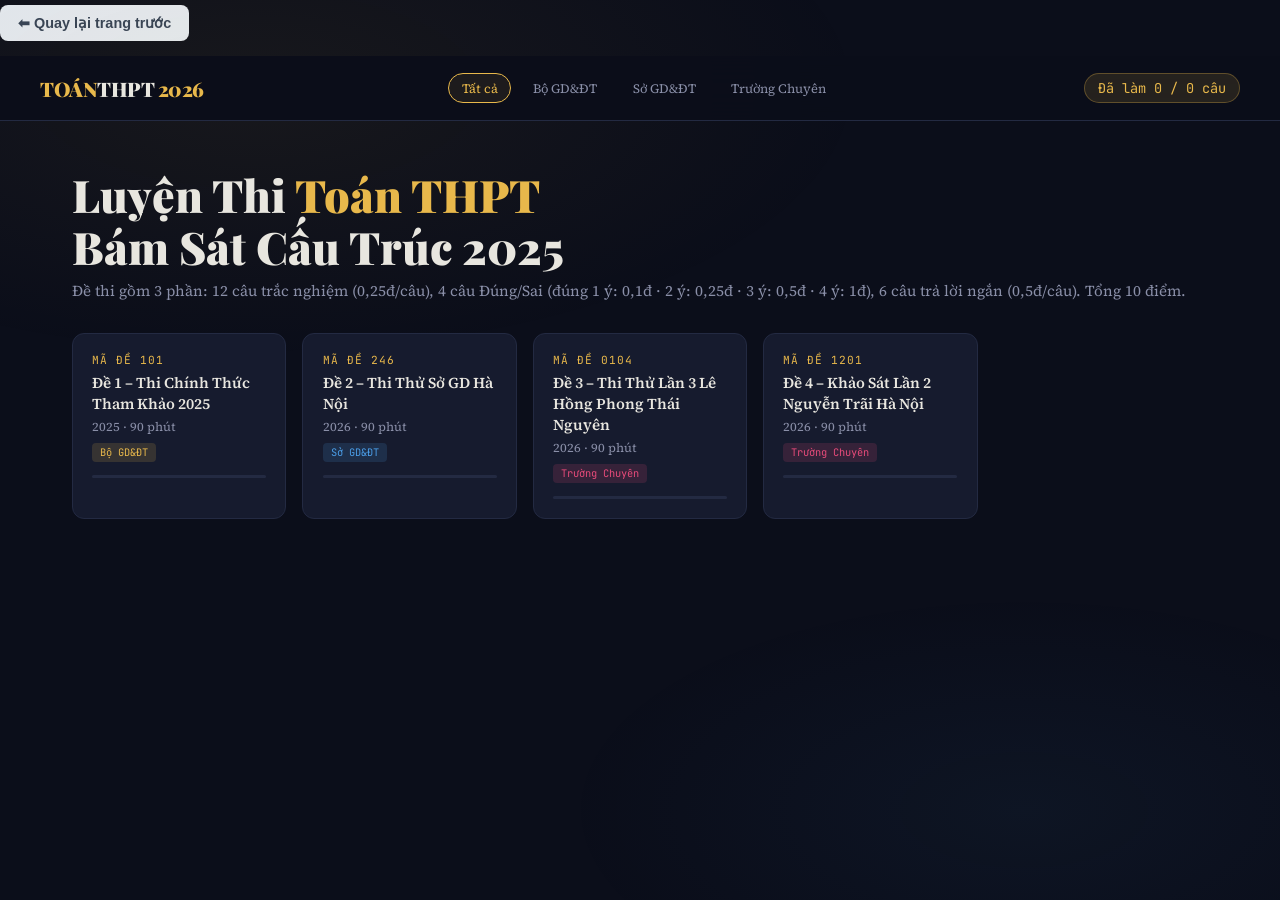
==== commit cb9b0407: "cap nhat giao dien va them file moi" ====
--- a/dethi.html
+++ b/dethi.html
@@ -446,7 +446,16 @@
     background-color: #cbd5e1; /* Đổi màu khi chạm/di chuột vào */
     color: #1e40af;
 }
-
+#timerBox {
+  font-family: 'JetBrains Mono', monospace;
+  font-size: 0.85rem;
+  color: var(--accent2);
+  background: rgba(75,158,232,0.1);
+  border: 1px solid rgba(75,158,232,0.3);
+  padding: 0.3rem 0.8rem;
+  border-radius: 20px;
+  white-space: nowrap;
+}
 </style>
 </head>
 <body>
@@ -456,7 +465,8 @@
   <div class="header-inner">
     <div class="logo">TOÁN<span>THPT</span> 2026</div>
     <nav id="navBtns"></nav>
-    <div class="score-badge" id="globalScore">0 / 0 câu</div>
+    <div class="score-badge" id="globalScore">Đã làm 0 / 0 câu</div>
+    <div id="timerBox" style="display:none;">⏱ --:--</div>
   </div>
 </header>
 
@@ -829,6 +839,8 @@
 
 function startTimer(thoiGianStr) {
   if(examTimer) clearInterval(examTimer);
+  document.getElementById("timerBox").style.display = "block"; // thêm dòng này
+  if(examTimer) clearInterval(examTimer);
   // Parse "90 phút" hoặc "120 phút"
   const match = thoiGianStr.match(/(\d+)/);
   const minutes = match ? parseInt(match[1]) : 90;
@@ -857,6 +869,8 @@
   else box.style.color = "var(--accent2)";
 }
 function goHome() {
+  if(examTimer) clearInterval(examTimer);
+  document.getElementById("timerBox").style.display = "none"; // thêm dòng này
   if(examTimer) clearInterval(examTimer); // thêm dòng này
   document.getElementById("examPage").classList.add("hidden");2025
   document.getElementById("examPage").classList.add("hidden");
@@ -879,7 +893,6 @@
     <h2>KỲ THI TỐT NGHIỆP THPT NĂM ${ex.nam}</h2>
     <div class="subtitle">Môn thi: TOÁN &nbsp;|&nbsp; Thời gian làm bài: ${ex.thoiGian}</div>
     <div class="subtitle" style="margin-top:0.3rem;font-size:0.8rem;">${ex.nguon}</div>
-    <div id="timerBox" style="margin-top:0.8rem;font-family:'JetBrains Mono',monospace;font-size:1.1rem;color:var(--accent2);background:rgba(75,158,232,0.1);border:1px solid rgba(75,158,232,0.3);display:inline-block;padding:0.3rem 1.2rem;border-radius:8px;">⏱ Đang tải...</div>
     <div class="ma-de-box">Mã đề: ${ex.maDe}</div>
     <div class="exam-info">
       <span><strong>12 TN</strong> (0,25đ/câu)</span>
